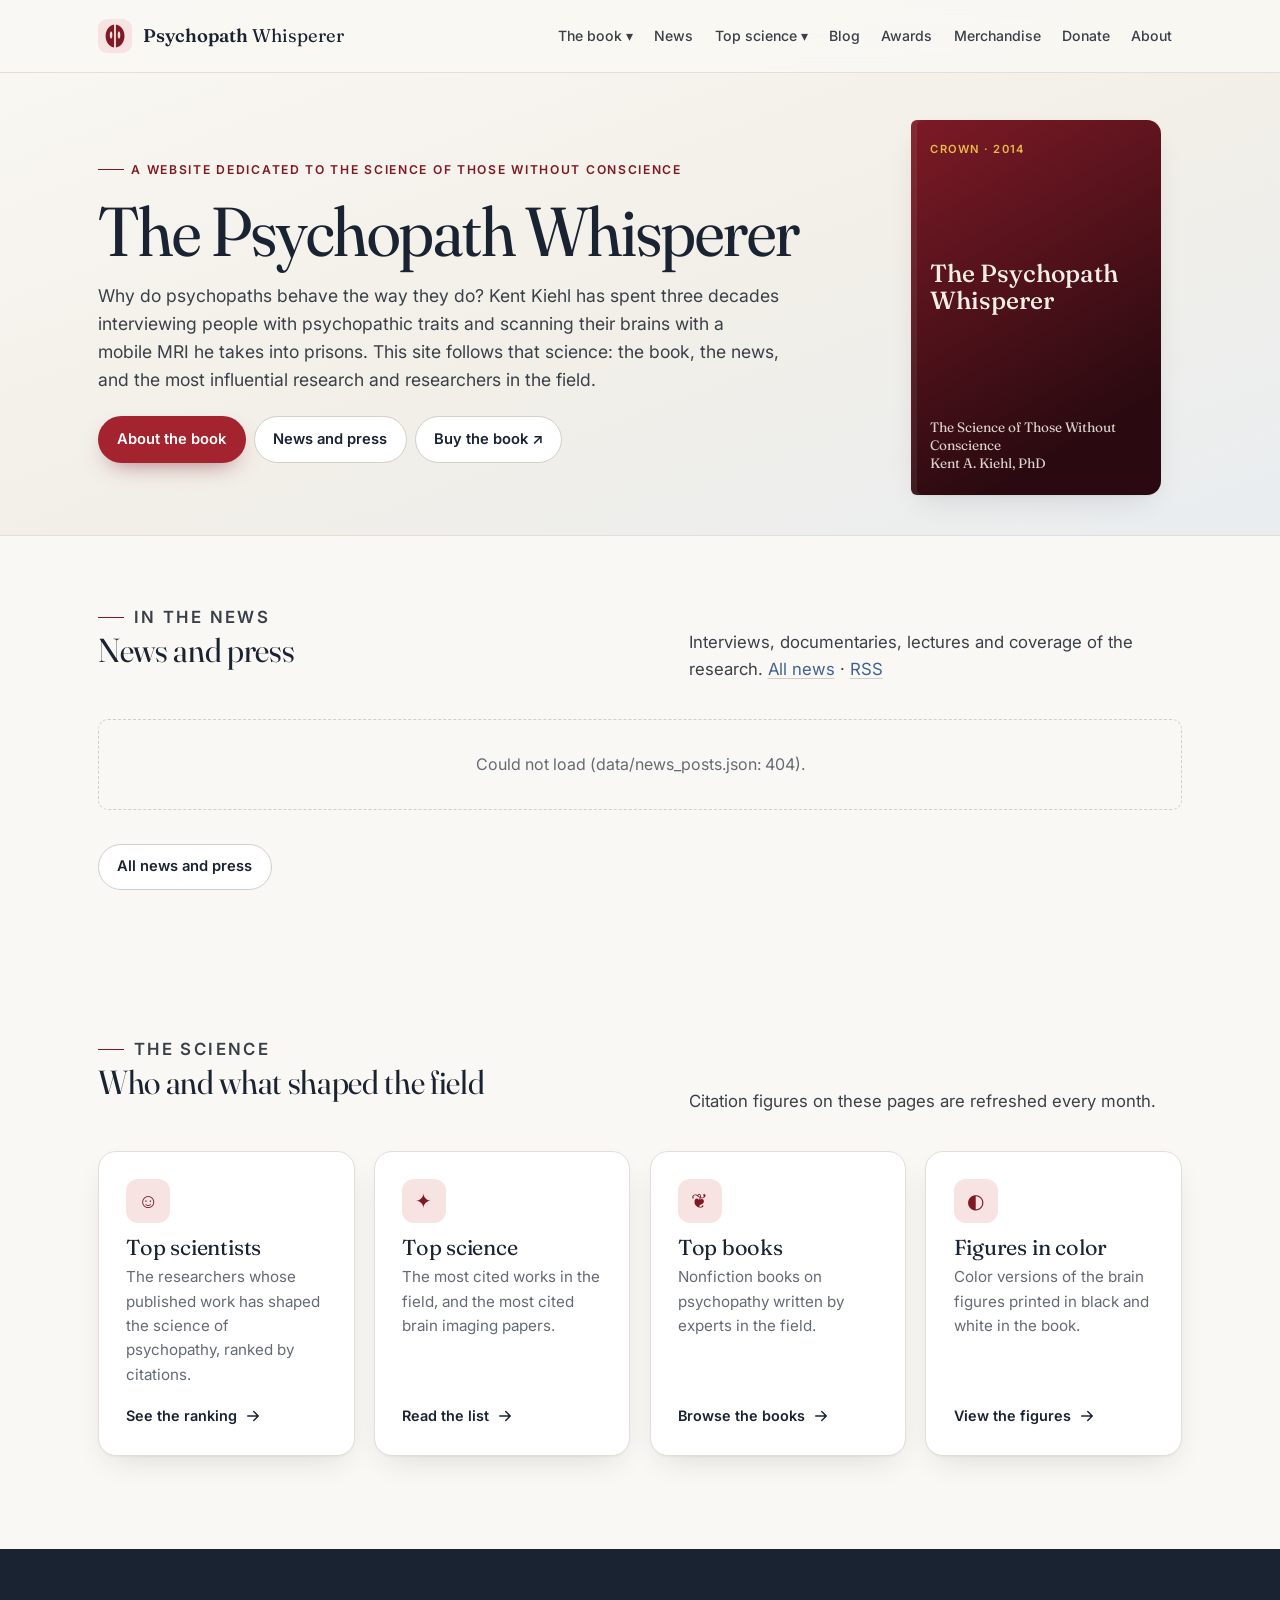
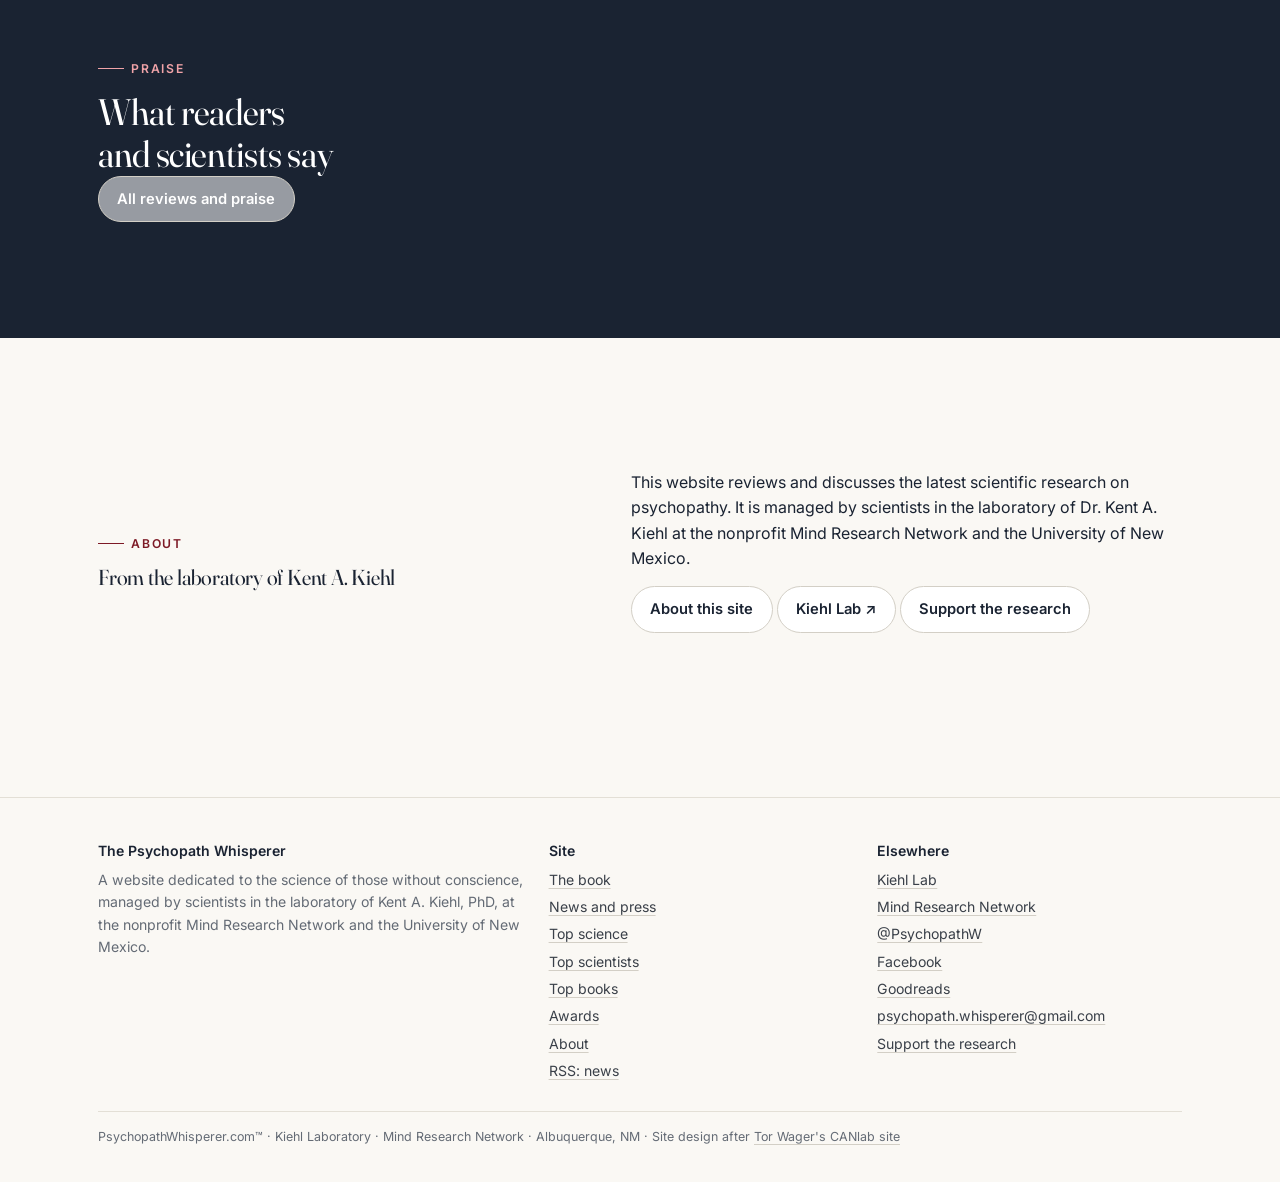
==== site/index.html @ 8927f66b "Rebuild psychopathwhisperer.com as a static site on the Kiehl Lab framework Content carried over fro" ====
<!doctype html>
<html lang="en">
<head>
<meta charset="utf-8">
<meta name="viewport" content="width=device-width, initial-scale=1">
<title>The Psychopath Whisperer · The science of those without conscience</title>
<meta name="description" content="A website dedicated to the science of those without conscience: Kent Kiehl's book The Psychopath Whisperer, news and press, the most cited science and scientists in the field of psychopathy.">
<link rel="preconnect" href="https://fonts.googleapis.com"><link rel="preconnect" href="https://fonts.gstatic.com" crossorigin>
<link href="https://fonts.googleapis.com/css2?family=Fraunces:ital,opsz,wght,SOFT@0,9..144,300..600,0..100;1,9..144,300..600,0..100&family=Inter:wght@400;500;600&family=JetBrains+Mono:wght@400;500&display=swap" rel="stylesheet">
<meta property="og:site_name" content="The Psychopath Whisperer">
<meta property="og:title" content="The Psychopath Whisperer · The science of those without conscience">
<meta property="og:description" content="A website dedicated to the science of those without conscience: Kent Kiehl's book The Psychopath Whisperer, news and press, the most cited science and scientists in the field of psychopathy.">
<meta property="og:type" content="website">
<meta property="og:url" content="https://psychopathwhisperer.com/">
<meta name="twitter:card" content="summary">
<link rel="canonical" href="https://psychopathwhisperer.com/">
<link rel="icon" href="assets/favicon.svg?v=1" type="image/svg+xml"><link rel="alternate icon" href="assets/favicon-32.png?v=1" sizes="32x32"><link rel="apple-touch-icon" href="assets/apple-touch-icon.png?v=1">
<link rel="stylesheet" href="assets/app.css?v=1">
<link rel="stylesheet" href="assets/site.css?v=1">
<link rel="alternate" type="application/rss+xml" title="The Psychopath Whisperer: news" href="feed.xml">
<style>
  .pw-hero { padding: 120px 0 40px; background: linear-gradient(160deg, var(--bg) 0%, var(--bg-2) 55%, var(--bg-3) 100%); border-bottom: 1px solid var(--line); }
  .pw-hero-grid { display: grid; grid-template-columns: minmax(0, 1.5fr) minmax(200px, .6fr); gap: clamp(1.5rem, 5vw, 4rem); align-items: center; }
  .banner { font-size: clamp(2.2rem, 5.4vw, 4.4rem); letter-spacing: -.015em; margin: 0 0 .6rem; }
  .pw-hero .lede { font-size: 1.1rem; color: var(--ink-2); max-width: 62ch; margin: 0 0 1.4rem; }
  .pw-cta { display: flex; flex-wrap: wrap; gap: .5rem; margin: 0; }
  .pw-cover-link { justify-self: center; width: min(100%, 250px); text-decoration: none; transition: transform .35s var(--ease); }
  .pw-cover-link:hover { transform: translateY(-6px) rotate(-1deg); }
  @media (max-width: 760px) { .pw-hero { padding-top: 96px; } .pw-hero-grid { grid-template-columns: 1fr; } .pw-cover-link { width: 180px; justify-self: start; } }
  .section { padding: clamp(56px, 8vw, 104px) 0; } .section-tight { padding: clamp(36px, 5vw, 64px) 0; }
  .section-head { display: grid; grid-template-columns: 1fr; gap: 1rem; margin-bottom: clamp(20px, 3vw, 36px); align-items: end; }
  @media (min-width: 900px) { .section-head { grid-template-columns: 1.1fr 1fr; gap: 3rem; } }
  .section-head p { margin: 0; color: var(--ink-2); font-size: 1.05rem; }
  .pw-feature { display: grid; gap: .9rem; grid-template-columns: repeat(auto-fit, minmax(260px, 1fr)); }
  .pw-feature .card { padding: 1.3rem 1.4rem; box-shadow: var(--shadow); border-top: 3px solid var(--accent); }
  .pw-feature .card h3 { font-size: 1.3rem; }
  .pw-tiles { grid-template-columns: repeat(auto-fit, minmax(230px, 1fr)); }
  .darkstrip { background: #1a2332; color: #eef0f3; } .darkstrip h2 { color: #fff; }
  .darkstrip .wrap { display: grid; gap: 2rem; grid-template-columns: 1fr; align-items: start; }
  @media (min-width: 860px) { .darkstrip .wrap { grid-template-columns: 1fr 1.6fr; gap: 3rem; } }
  .darkstrip .tools { display: grid; gap: .7rem; }
  .darkstrip blockquote { margin: 0; padding: 1rem 1.2rem; border-radius: 12px; background: rgba(255,255,255,.06); border: 1px solid rgba(255,255,255,.12); font-family: var(--serif); font-size: 1.08rem; line-height: 1.45; color: #eef0f3; }
  .darkstrip cite { display: block; margin-top: .6rem; font: 500 .82rem var(--sans); color: #b7bec9; font-style: normal; }
  .about-grid { display: grid; gap: 2rem; grid-template-columns: 1fr; align-items: center; }
  @media (min-width: 860px) { .about-grid { grid-template-columns: 1fr 1.1fr; } }
</style>
</head>
<body>
<div id="site-header"></div>
<main>
<section class="pw-hero"><div class="wrap pw-hero-grid">
  <div>
    <p class="eyebrow">A website dedicated to the science of those without conscience</p>
    <h1 class="banner">The Psychopath Whisperer</h1>
    <p class="lede">Why do psychopaths behave the way they do? Kent Kiehl has spent three decades interviewing people with psychopathic traits and scanning their brains with a mobile MRI he takes into prisons. This site follows that science: the book, the news, and the most influential research and researchers in the field.</p>
    <p class="pw-cta"><a class="btn primary" href="book.html">About the book</a> <a class="btn" href="news.html">News and press</a> <a class="btn" href="http://www.amazon.com/The-Psychopath-Whisperer-Science-Conscience/dp/077043584X" target="_blank" rel="noopener">Buy the book ↗</a></p>
  </div>
  <a class="pw-cover-link" href="book.html" aria-label="About the book"><div class="cover" id="cover" aria-hidden="true"><i>Crown · 2014</i><b>The Psychopath Whisperer</b><span>The Science of Those Without Conscience<br>Kent A. Kiehl, PhD</span></div></a>
</div></section>

<section class="section-tight"><div class="wrap">
  <div class="section-head"><div class="rv"><p class="eyebrow">In the news</p><h2>News and press</h2></div>
    <p class="rv rv-d1">Interviews, documentaries, lectures and coverage of the research. <a href="news.html">All news</a> · <a href="feed.xml">RSS</a></p></div>
  <div class="pw-feature rv" id="feature"><div class="spinner">Loading…</div></div>
  <div class="strip-news cards rv rv-d1" id="newsstrip" style="margin-top:.9rem"></div>
  <p style="margin-top:1.2rem"><a class="btn" href="news.html">All news and press</a></p>
</div></section>

<section class="section-tight"><div class="wrap">
  <div class="section-head"><div class="rv"><p class="eyebrow">The science</p><h2>Who and what shaped the field</h2></div>
    <p class="rv rv-d1">Citation figures on these pages are refreshed every month.</p></div>
  <div class="tiles pw-tiles">
    <a class="tile glow rv " href="scientists.html"><div><div class="ic">☺</div><h3>Top scientists</h3><p>The researchers whose published work has shaped the science of psychopathy, ranked by citations.</p></div><span class="go"><span>See the ranking </span><svg viewBox="0 0 24 24" fill="none" stroke="currentColor" stroke-width="2" stroke-linecap="round" stroke-linejoin="round"><path d="M5 12h14M13 6l6 6-6 6"/></svg></span></a>
    <a class="tile glow rv rv-d1" href="science.html"><div><div class="ic">✦</div><h3>Top science</h3><p>The most cited works in the field, and the most cited brain imaging papers.</p></div><span class="go"><span>Read the list </span><svg viewBox="0 0 24 24" fill="none" stroke="currentColor" stroke-width="2" stroke-linecap="round" stroke-linejoin="round"><path d="M5 12h14M13 6l6 6-6 6"/></svg></span></a>
    <a class="tile glow rv rv-d2" href="top-books.html"><div><div class="ic">❦</div><h3>Top books</h3><p>Nonfiction books on psychopathy written by experts in the field.</p></div><span class="go"><span>Browse the books </span><svg viewBox="0 0 24 24" fill="none" stroke="currentColor" stroke-width="2" stroke-linecap="round" stroke-linejoin="round"><path d="M5 12h14M13 6l6 6-6 6"/></svg></span></a>
    <a class="tile glow rv rv-d3" href="figures.html"><div><div class="ic">◐</div><h3>Figures in color</h3><p>Color versions of the brain figures printed in black and white in the book.</p></div><span class="go"><span>View the figures </span><svg viewBox="0 0 24 24" fill="none" stroke="currentColor" stroke-width="2" stroke-linecap="round" stroke-linejoin="round"><path d="M5 12h14M13 6l6 6-6 6"/></svg></span></a>
  </div>
</div></section>

<section class="section darkstrip"><div class="wrap">
  <div class="rv"><p class="eyebrow">Praise</p><h2>What readers and scientists say</h2><p><a class="btn btn-ghost" href="praise.html" style="color:#fff">All reviews and praise</a></p></div>
  <div class="tools rv rv-d1" id="quotes"></div>
</div></section>

<section class="section"><div class="wrap about-grid">
  <div class="rv"><p class="eyebrow">About</p><h2>From the laboratory of Kent A. Kiehl</h2></div>
  <div class="rv rv-d1"><p>This website reviews and discusses the latest scientific research on psychopathy. It is managed by scientists in the laboratory of Dr. Kent A. Kiehl at the nonprofit Mind Research Network and the University of New Mexico.</p>
    <p><a class="btn" href="about.html">About this site</a> <a class="btn" href="https://kentkiehl.com/" target="_blank" rel="noopener">Kiehl Lab ↗</a> <a class="btn" href="donate.html">Support the research</a></p></div>
</div></section>
</main>
<div id="site-footer"></div>
<script src="assets/config.js?v=1"></script>
<script src="assets/app.js?v=1"></script>
<script src="assets/layout.js?v=1"></script>
<script>
(async function () {
  const esc = CL.esc;
  PW.cover("cover");
  const posts = (await CL.getJSON("data/news_posts.json")).slice().sort(PW.byDate);
  const card = p => `<article class="card"><span class="date">${CL.fmtDate(p.date)} · ${esc(PW.kind(p.kind))}</span><h3><a href="${esc(p.url || "news.html#" + p.id)}"${p.url ? ' target="_blank" rel="noopener"' : ""}>${esc(p.title)}${p.url ? " ↗" : ""}</a></h3><p>${esc(p.source || "")}</p></article>`;
  document.getElementById("feature").innerHTML = posts.slice(0, 3).map(card).join("");
  document.getElementById("newsstrip").innerHTML = posts.slice(3, 15).map(card).join("");
  const praise = await CL.getJSON("data/praise.json");
  document.getElementById("quotes").innerHTML = praise.filter(q => q.kind === "expert").slice(0, 3).map(q => `<blockquote>“${esc(q.quote)}”<cite>${esc(q.by)}</cite></blockquote>`).join("");
})().catch(e => { document.getElementById("feature").innerHTML = `<div class="empty">Could not load (${CL.esc(e.message)}).</div>`; });
</script>
</body>
</html>
---- site/assets/app.css ----
/* ==========================================================================
   Kent Kiehl — site styles (design system shared with scienceofplacebo.org / CANlab)
   Warm paper, Fraunces display + Inter text. Cherry red (--accent) is the brand/interaction colour,
   amber is reserved for the hero's activation glow, steel blue is the secondary.
   ========================================================================== */
:root {
  --bg: #faf8f4; --bg-2: #f2efe8; --bg-3: #e9edf0;
  --ink: #1a2332; --ink-2: #3a4049; --muted: #646b75;
  --line: #e3dfd6; --line-2: #d3cfc6;
  --amber: #e9b949; --amber-deep: #c7931a; --amber-soft: #fbf0d0;
  --accent: #a3232f; --accent-deep: #7d1a26; --accent-soft: #f6e3e2;
  --steel: #6f8fb0; --steel-deep: #3f6390; --steel-soft: #e3ebf3;
  --white: #ffffff; --surface: #ffffff; --surface-2: #f2efe8;
  --ok: #1f7a4d; --ok-soft: #ddf3e7; --warn: #8a6100; --warn-soft: #fff1cc; --nocebo: #b7410e; --nocebo-soft: #fbe9e0;
  --shadow: 0 1px 2px rgba(26,35,50,.04), 0 12px 32px -12px rgba(26,35,50,.16);
  --radius: 18px; --radius-sm: 10px; --max: 1180px; --pad: clamp(20px, 4vw, 48px);
  --serif: "Fraunces", "Iowan Old Style", "Palatino Linotype", Georgia, serif;
  --sans: "Inter", -apple-system, BlinkMacSystemFont, "Segoe UI", Helvetica, Arial, sans-serif;
  --mono: "JetBrains Mono", "SFMono-Regular", Menlo, monospace;
  --ease: cubic-bezier(.2,.7,.2,1);
  color-scheme: light;
}
@media (prefers-color-scheme: dark) {
  :root:not([data-theme="light"]) {
    --bg: #12161d; --bg-2: #181d26; --bg-3: #1d232e; --ink: #e8e6df; --ink-2: #c3c1b8; --muted: #8e938f;
    --line: #2a303a; --line-2: #3a414d; --amber: #e9b949; --amber-deep: #f0c45b; --amber-soft: #3a2f10;
    --accent: #e0747d; --accent-deep: #f0a3a8; --accent-soft: #3a1719;
    --steel: #8fb0d2; --steel-deep: #a9c4e0; --steel-soft: #1e2c3d; --white: #1a2029; --surface: #1a2029; --surface-2: #232a35;
    --ok: #6fcf97; --ok-soft: #173124; --warn: #e8c15a; --warn-soft: #3a2f10; --nocebo: #f0a07a; --nocebo-soft: #3a2419;
    --shadow: 0 1px 2px rgba(0,0,0,.4), 0 12px 32px -12px rgba(0,0,0,.6);
    color-scheme: dark;
  }
}
:root[data-theme="dark"] {
  --bg: #12161d; --bg-2: #181d26; --bg-3: #1d232e; --ink: #e8e6df; --ink-2: #c3c1b8; --muted: #8e938f;
  --line: #2a303a; --line-2: #3a414d; --amber: #e9b949; --amber-deep: #f0c45b; --amber-soft: #3a2f10;
    --accent: #e0747d; --accent-deep: #f0a3a8; --accent-soft: #3a1719;
  --steel: #8fb0d2; --steel-deep: #a9c4e0; --steel-soft: #1e2c3d; --white: #1a2029; --surface: #1a2029; --surface-2: #232a35;
  --ok: #6fcf97; --ok-soft: #173124; --warn: #e8c15a; --warn-soft: #3a2f10; --nocebo: #f0a07a; --nocebo-soft: #3a2419;
  --shadow: 0 1px 2px rgba(0,0,0,.4), 0 12px 32px -12px rgba(0,0,0,.6);
  color-scheme: dark;
}

*, *::before, *::after { box-sizing: border-box; }
html { scroll-behavior: smooth; -webkit-text-size-adjust: 100%; }
body { margin: 0; background: var(--bg); color: var(--ink); font-family: var(--sans); font-size: 16px; line-height: 1.6; -webkit-font-smoothing: antialiased; }
img { max-width: 100%; height: auto; display: block; }
a { color: inherit; text-decoration: none; }
p a, li a, dd a, .prose a, .paper .links a, .meta a, .res a, .card a, .kv a { color: var(--steel-deep); text-decoration: underline; text-decoration-color: var(--line-2); text-underline-offset: 3px; }
p a:hover, li a:hover, .paper .links a:hover { text-decoration-color: var(--accent-deep); }
h1, h2, h3 { font-family: var(--serif); font-weight: 400; letter-spacing: -.01em; line-height: 1.15; margin: 0 0 .4em; text-wrap: balance; }
h1 { font-size: clamp(2rem, 4.2vw, 3rem); font-variation-settings: "opsz" 144, "SOFT" 40; }
h2 { font-size: clamp(1.5rem, 2.6vw, 2.1rem); font-variation-settings: "opsz" 96; }
h3 { font-size: 1.25rem; }
p { margin: 0 0 .9em; }
code, .mono { font-family: var(--mono); font-size: .85em; }
:focus-visible { outline: 2px solid var(--accent-deep); outline-offset: 2px; }
.tnum { font-variant-numeric: tabular-nums; }
.muted { color: var(--muted); }
.small { font-size: .88rem; }
.eyebrow { font-size: .76rem; font-weight: 600; letter-spacing: .14em; text-transform: uppercase; color: var(--accent-deep); margin: 0 0 .8rem; display: inline-flex; align-items: center; gap: .6em; }
.eyebrow::before { content: ""; width: 26px; height: 1px; background: var(--accent-deep); }
.wrap { max-width: var(--max); margin: 0 auto; padding-left: var(--pad); padding-right: var(--pad); }
main.wrap { padding-top: 104px; padding-bottom: 4rem; }
::selection { background: var(--accent-soft); }

/* Header (fixed, blurs on scroll) */
.site-header { position: fixed; inset: 0 0 auto 0; z-index: 50; height: 72px; display: flex; align-items: center; transition: background .35s, box-shadow .35s; }
.site-header.solid, .site-header.scrolled { background: color-mix(in srgb, var(--bg) 86%, transparent); backdrop-filter: blur(14px); -webkit-backdrop-filter: blur(14px); box-shadow: 0 1px 0 var(--line); }
.site-header .wrap { width: 100%; display: flex; align-items: center; justify-content: space-between; gap: 1rem; }
.brand { font-family: var(--serif); font-size: 1.15rem; display: flex; align-items: center; gap: .6em; white-space: nowrap; }
.brand b { font-weight: 600; }
.pill-logo { width: 30px; height: 15px; border-radius: 8px; display: inline-block; background: linear-gradient(90deg, var(--steel) 50%, var(--accent) 50%); box-shadow: inset 0 0 0 1.5px rgba(26,35,50,.25); }
.nav { display: flex; gap: .1rem; align-items: center; flex-wrap: nowrap; }
.nav a { padding: .5em .7em; border-radius: 999px; font-size: .88rem; font-weight: 500; color: var(--ink-2); transition: background .2s, color .2s; }
.nav a:hover { background: rgba(26,35,50,.06); color: var(--ink); }
.nav a.active { background: var(--accent-soft); color: var(--ink); font-weight: 600; }
.nav a.cta { background: var(--accent); color: #1a2332; font-weight: 600; margin-left: .4rem; }
.menu { position: relative; }
.menu-list { display: none; position: absolute; top: 100%; left: 0; min-width: 180px; background: var(--surface); border: 1px solid var(--line); border-radius: 12px; box-shadow: var(--shadow); padding: .35rem; flex-direction: column; z-index: 60; }
.menu-list a { display: block; padding: .5em .8em; border-radius: 8px; font-size: .9rem; color: var(--ink-2); }
.menu-list a:hover { background: var(--surface-2); color: var(--ink); }
.menu:hover .menu-list, .menu:focus-within .menu-list, .menu.open .menu-list { display: flex; }
@media (max-width: 900px) { .menu-list { position: static; display: flex; box-shadow: none; border: none; padding-left: 1rem; } }
.nav-toggle { display: none; background: none; border: 1px solid var(--line-2); border-radius: 999px; width: 42px; height: 42px; cursor: pointer; align-items: center; justify-content: center; }
.nav-toggle span { display: block; width: 18px; height: 2px; background: var(--ink); position: relative; }
.nav-toggle span::before, .nav-toggle span::after { content: ""; position: absolute; left: 0; width: 18px; height: 2px; background: var(--ink); }
.nav-toggle span::before { top: -6px; } .nav-toggle span::after { top: 6px; }
@media (max-width: 900px) {
  .nav-toggle { display: inline-flex; }
  .nav { position: fixed; top: 72px; left: 0; right: 0; background: color-mix(in srgb, var(--bg) 97%, transparent); backdrop-filter: blur(14px); flex-direction: column; align-items: stretch; padding: .6rem var(--pad) 1.2rem; border-bottom: 1px solid var(--line); transform: translateY(-8px); opacity: 0; pointer-events: none; transition: opacity .25s, transform .25s; }
  .nav.open { opacity: 1; transform: none; pointer-events: auto; }
}

/* Buttons */
.btn { display: inline-flex; align-items: center; gap: .55em; padding: .7em 1.25em; border-radius: 999px; font: inherit; font-weight: 600; font-size: .92rem; border: 1px solid transparent; cursor: pointer; white-space: nowrap; transition: transform .25s var(--ease), box-shadow .25s var(--ease), background .25s, border-color .25s; background: var(--surface); color: var(--ink); border-color: var(--line-2); }
.btn:hover { transform: translateY(-2px); border-color: var(--ink); }
.btn.primary, .btn-amber { background: var(--accent); color: #1a2332; border-color: transparent; box-shadow: 0 10px 24px -10px rgba(199,147,26,.7); }
.btn.primary:hover, .btn-amber:hover { background: #f0c45b; }
.btn-ghost { background: color-mix(in srgb, var(--surface) 55%, transparent); backdrop-filter: blur(8px); }
.btn.link { border: none; background: none; color: var(--steel-deep); padding: .3rem .4rem; text-decoration: underline; text-underline-offset: 3px; }
.btn.link:hover { transform: none; }
.btn svg { width: 1em; height: 1em; }
.btn[disabled] { opacity: .45; pointer-events: none; }

/* Page head + stats */
.page-head { margin-bottom: 1.4rem; max-width: 62rem; }
.page-head p { color: var(--ink-2); max-width: 66ch; margin: 0; font-size: 1.05rem; }
.stat-row { display: flex; gap: 2rem; flex-wrap: wrap; margin: .6rem 0 1.6rem; border-top: 1px solid var(--line); border-bottom: 1px solid var(--line); padding: 1rem 0; }
.stat { display: flex; flex-direction: column; }
.stat b { font-family: var(--serif); font-size: 1.6rem; font-weight: 400; line-height: 1.1; }
.stat span { font-size: .74rem; color: var(--muted); text-transform: uppercase; letter-spacing: .1em; }

/* Layout */
.layout { display: grid; grid-template-columns: 272px minmax(0, 1fr); gap: 1.8rem; align-items: start; }
@media (max-width: 880px) { .layout { grid-template-columns: 1fr; } .filters { position: static !important; max-height: none !important; } }
.filters { position: sticky; top: 88px; max-height: calc(100vh - 100px); overflow-y: auto; padding-right: .3rem; }
.filters details { border-top: 1px solid var(--line); padding: .55rem 0; }
.filters details:last-child { border-bottom: 1px solid var(--line); }
.filters summary { cursor: pointer; font-weight: 600; font-size: .78rem; text-transform: uppercase; letter-spacing: .1em; color: var(--ink-2); list-style: none; display: flex; align-items: center; gap: .5rem; }
.filters summary::-webkit-details-marker { display: none; }
.filters summary::before { content: ""; width: 10px; height: 10px; border-radius: 3px; background: var(--ax); flex: none; }
.filters summary .cnt { margin-left: auto; color: var(--muted); font-weight: 500; font-size: .74rem; }
.chipset { display: flex; flex-wrap: wrap; gap: .3rem; padding: .5rem 0 .2rem; }
.filter-top { display: flex; gap: .5rem; align-items: center; margin-bottom: .7rem; flex-wrap: wrap; }
.filter-top .count { font-size: .88rem; color: var(--ink-2); }

/* Chips */
.chip { display: inline-flex; align-items: center; gap: .3rem; font-size: .74rem; font-weight: 600; padding: .18rem .6rem; border-radius: 999px; background: var(--chip-bg, var(--surface-2)); color: var(--chip-fg, var(--ink-2)); border: 1px solid transparent; line-height: 1.35; white-space: nowrap; cursor: pointer; user-select: none; }
.chip:hover { border-color: var(--chip-fg, var(--muted)); }
.chip.on { box-shadow: 0 0 0 2px var(--chip-fg, var(--accent)); }
.chip .x { opacity: .6; font-weight: 800; }
.chip.static { cursor: default; }
.chip.static:hover { border-color: transparent; }

/* My list stars */
.star { font: inherit; font-size: 1.05rem; line-height: 1; background: none; border: none; color: var(--muted); cursor: pointer; padding: 0 .35rem 0 0; vertical-align: -1px; }
.star:hover, .star.on { color: var(--accent-deep); }
.navcount { display: inline-block; min-width: 1.3em; padding: 0 .35em; border-radius: 999px; background: var(--accent); color: #1a2332; font-size: .72rem; font-weight: 700; text-align: center; vertical-align: 1px; }

.exportmenu { position: relative; display: inline-block; }
.exportmenu summary { list-style: none; }
.exportmenu summary::-webkit-details-marker { display: none; }
.exportmenu .menu-list a { white-space: normal; }

/* Paper cards */
.papers { display: flex; flex-direction: column; gap: .75rem; }
.paper { background: var(--surface); border: 1px solid var(--line); border-radius: var(--radius-sm); padding: 1rem 1.15rem; display: grid; gap: .45rem; transition: box-shadow .2s var(--ease), border-color .2s; }
.paper:hover { border-color: var(--line-2); box-shadow: var(--shadow); }
.paper .title { font-family: var(--serif); font-size: 1.12rem; line-height: 1.3; color: var(--ink); }
.paper .title a { color: inherit; }
.paper .meta { font-size: .86rem; color: var(--ink-2); display: flex; flex-wrap: wrap; gap: .25rem .7rem; align-items: baseline; }
.paper .meta .date { font-family: var(--mono); font-size: .76rem; color: var(--muted); }
.paper .summary { color: var(--ink-2); font-size: .95rem; max-width: 80ch; }
.paper .chips { display: flex; flex-wrap: wrap; gap: .3rem; }
.paper .links { display: flex; flex-wrap: wrap; gap: .9rem; font-size: .84rem; }
.badge { font-size: .68rem; font-weight: 700; letter-spacing: .06em; text-transform: uppercase; padding: .1rem .45rem; border-radius: 5px; background: var(--surface-2); color: var(--ink-2); }
.badge.new { background: var(--ok-soft); color: var(--ok); }
.badge.adjacent { background: var(--warn-soft); color: var(--warn); }
.badge.oa { background: var(--steel-soft); color: var(--steel-deep); }
.week-head { font-size: .74rem; font-weight: 600; text-transform: uppercase; letter-spacing: .12em; color: var(--muted); margin: .9rem 0 .1rem; display: flex; align-items: center; gap: .7rem; }
.week-head::after { content: ""; flex: 1; height: 1px; background: var(--line); }

/* Search */
.searchbar { display: flex; gap: .5rem; margin-bottom: .9rem; }
.searchbar input { flex: 1; font: inherit; font-size: 1rem; padding: .7em 1em; border-radius: 999px; border: 1px solid var(--line-2); background: var(--surface); color: var(--ink); }
.searchbar input:focus { border-color: var(--accent-deep); outline: none; }
.sortbar { display: flex; gap: .7rem; align-items: center; font-size: .86rem; color: var(--ink-2); flex-wrap: wrap; }
select, input[type="search"] { font: inherit; }
select { font-size: .86rem; padding: .3rem .5rem; border-radius: 8px; border: 1px solid var(--line-2); background: var(--surface); color: var(--ink); }
.pager { display: flex; gap: .6rem; justify-content: center; margin-top: 1.4rem; align-items: center; }
mark { background: var(--accent-soft); color: inherit; padding: 0 .1em; border-radius: 3px; }

/* Paper detail */
.detail { background: var(--surface); border: 1px solid var(--line); border-radius: var(--radius); padding: 1.6rem 1.8rem; display: grid; gap: 1.1rem; max-width: 920px; box-shadow: var(--shadow); }
.detail h1 { font-size: clamp(1.5rem, 2.6vw, 2rem); }
.detail .abstract { max-width: 75ch; color: var(--ink); }
.detail .kv { display: grid; grid-template-columns: max-content 1fr; gap: .35rem 1rem; font-size: .9rem; }
.detail .kv dt { color: var(--muted); font-weight: 600; }
.detail .kv dd { margin: 0; }
.axis-row { display: grid; grid-template-columns: 150px 1fr; gap: .4rem .8rem; align-items: baseline; font-size: .86rem; }
.axis-row .axis { color: var(--muted); font-weight: 600; text-transform: uppercase; letter-spacing: .08em; font-size: .7rem; }
.callout { border-left: 3px solid var(--accent); background: var(--accent-soft); padding: .8rem 1rem; border-radius: 0 10px 10px 0; font-size: .95rem; }
.callout.nocebo { border-color: var(--nocebo); background: var(--nocebo-soft); }

/* Events + resources */
.cards { display: grid; grid-template-columns: repeat(auto-fill, minmax(300px, 1fr)); gap: .9rem; }
.card { background: var(--surface); border: 1px solid var(--line); border-radius: var(--radius-sm); padding: 1rem 1.1rem; display: grid; gap: .35rem; align-content: start; }
.card h3 { font-size: 1.1rem; margin: 0; }
.card h3 a { color: var(--ink); text-decoration: none; }
.card .where { font-size: .85rem; color: var(--ink-2); }
.card .date { font-family: var(--mono); font-size: .78rem; color: var(--accent-deep); font-weight: 600; }
.card p { font-size: .9rem; color: var(--ink-2); margin: 0; }
.section { margin: 1.8rem 0 .7rem; display: flex; align-items: baseline; gap: .8rem; }
.section h2 { font-size: 1.35rem; margin: 0; }
.section .muted { font-size: .86rem; }
.res-list { display: grid; gap: .5rem; }
.res { display: grid; grid-template-columns: 1fr auto; gap: .2rem 1rem; padding: .75rem .95rem; background: var(--surface); border: 1px solid var(--line); border-radius: var(--radius-sm); }
.res .name { font-weight: 600; }
.res .name a { text-decoration: none; color: var(--ink); }
.res .name a:hover { color: var(--steel-deep); }
.res .sub { grid-column: 1 / -1; color: var(--ink-2); font-size: .88rem; }
.res .country { color: var(--muted); font-size: .8rem; white-space: nowrap; }
.prose { max-width: 72ch; font-size: 1.02rem; }
.prose h2 { margin: 1.8rem 0 .5rem; font-size: 1.5rem; }
.prose ul { padding-left: 1.2rem; }
.prose li { margin: .3rem 0; }
.jips { background: var(--surface); border: 1px solid var(--line); border-radius: var(--radius-sm); padding: 1rem 1.2rem; display: flex; gap: 1rem; align-items: center; flex-wrap: wrap; margin: 1rem 0; box-shadow: var(--shadow); }
.jips b { font-family: var(--serif); font-weight: 600; }
.empty { padding: 2rem; text-align: center; color: var(--muted); border: 1px dashed var(--line-2); border-radius: var(--radius-sm); }
.spinner { color: var(--muted); font-size: .9rem; padding: 1rem 0; }

/* Footer */
.site-footer { border-top: 1px solid var(--line); padding: 2.6rem 0 2.2rem; color: var(--muted); font-size: .88rem; margin-top: 3rem; }
.site-footer .wrap { display: grid; gap: 1.5rem; grid-template-columns: 1fr; }
@media (min-width: 760px) { .site-footer .wrap { grid-template-columns: 1.4fr 1fr 1fr; } }
.site-footer strong { color: var(--ink); font-weight: 600; display: block; margin-bottom: .4rem; }
.site-footer a { color: var(--ink-2); text-decoration: underline; text-decoration-color: var(--line-2); text-underline-offset: 3px; }
.site-footer ul { list-style: none; padding: 0; margin: 0; }
.site-footer li { margin: .3rem 0; }
.site-footer .credit-row { grid-column: 1 / -1; border-top: 1px solid var(--line); padding-top: .9rem; font-size: .78rem; color: var(--muted); }
.site-footer .credit-row a { color: var(--muted); text-decoration-color: var(--line-2); }

/* Tiles (landing + section links) */
.tiles { display: grid; gap: 1.2rem; grid-template-columns: 1fr; }
@media (min-width: 700px) { .tiles { grid-template-columns: repeat(2, 1fr); } }
@media (min-width: 1020px) { .tiles { grid-template-columns: repeat(3, 1fr); } }
.tile { position: relative; display: flex; flex-direction: column; justify-content: space-between; min-height: 230px; padding: 1.7rem; border-radius: var(--radius); background: var(--surface); border: 1px solid var(--line); box-shadow: var(--shadow); overflow: hidden; transition: transform .35s var(--ease), box-shadow .35s var(--ease), border-color .35s; }
.tile:hover { transform: translateY(-6px); box-shadow: 0 2px 4px rgba(26,35,50,.04), 0 28px 48px -20px rgba(26,35,50,.25); border-color: var(--line-2); }
.tile .ic { width: 44px; height: 44px; border-radius: 12px; display: grid; place-items: center; background: var(--accent-soft); color: var(--accent-deep); font-size: 1.25rem; margin-bottom: .2rem; transition: background .35s, color .35s; }
.tile:hover .ic { background: var(--accent); color: #fff; }
.tile h3 { margin: .8rem 0 .3rem; font-size: 1.35rem; }
.tile p { margin: 0 0 1.1rem; color: var(--muted); font-size: .95rem; }
.tile .go { display: inline-flex; align-items: center; gap: .5em; font-weight: 600; font-size: .9rem; }
.tile .go svg { width: 18px; height: 18px; transition: transform .3s var(--ease); }
.tile:hover .go svg { transform: translateX(4px); }
@property --glow-angle { syntax: '<angle>'; inherits: false; initial-value: 0deg; }
.glow { position: relative; isolation: isolate; }
.glow::before { content: ""; position: absolute; inset: -1px; border-radius: inherit; padding: 2px; z-index: 1; pointer-events: none; background: conic-gradient(from var(--glow-angle), transparent 0deg, transparent 250deg, rgba(233,185,73,.25) 290deg, #e9b949 330deg, #fff3c4 345deg, transparent 360deg); -webkit-mask: linear-gradient(#000 0 0) content-box, linear-gradient(#000 0 0); -webkit-mask-composite: xor; mask-composite: exclude; opacity: 0; transition: opacity .35s; }
.glow::after { content: ""; position: absolute; inset: -2px; border-radius: inherit; z-index: 0; pointer-events: none; box-shadow: 0 0 0 1px rgba(233,185,73,.35), 0 0 32px -6px rgba(233,185,73,.55); opacity: 0; transition: opacity .35s; }
.glow:hover::before, .glow:focus-within::before { opacity: 1; animation: glow-run 1.7s linear infinite; }
.glow:hover::after, .glow:focus-within::after { opacity: 1; }
@keyframes glow-run { to { --glow-angle: 360deg; } }
@supports not (background: conic-gradient(from var(--glow-angle), red, blue)) { .glow:hover::before { animation: none; background: linear-gradient(120deg, transparent, #e9b949, transparent); } }
.glow > * { position: relative; z-index: 2; }

/* Scroll reveal */
.rv { opacity: 0; transform: translateY(18px); transition: opacity .6s var(--ease), transform .6s var(--ease); }
.rv.in { opacity: 1; transform: none; }
.rv-d1 { transition-delay: .1s; } .rv-d2 { transition-delay: .2s; } .rv-d3 { transition-delay: .3s; }
@media (prefers-reduced-motion: reduce) { .rv { opacity: 1; transform: none; transition: none; } .tile { transition: none; } .glow:hover::before { animation: none; } .paper { transition: none; } }
.sr-only { position: absolute; width: 1px; height: 1px; overflow: hidden; clip: rect(0 0 0 0); }

/* ==========================================================================
   CANlab additions
   ========================================================================== */
.brand-mark { width: 34px; height: 34px; display: inline-grid; place-items: center; border-radius: 9px; background: var(--accent-soft); flex: none; }
.brand-mark img { width: 26px; height: 26px; object-fit: contain; display: block; }
.paper .meta .authors { font-weight: 500; color: var(--ink); }
.paper .meta .journal i { font-style: italic; }
.paper .meta .cites { color: var(--muted); font-size: .8rem; }
.paper .links a.plink { display: inline-flex; align-items: center; gap: .3em; padding: .2em .65em; border-radius: 999px; border: 1px solid var(--line-2); color: var(--ink-2); text-decoration: none; font-size: .8rem; font-weight: 500; background: var(--surface); transition: border-color .2s, background .2s; }
.paper .links a.plink:hover, .detail .plinks a.plink:hover { border-color: var(--ink); text-decoration: none; }
.paper .links a.plink.pdf, .detail .plinks a.plink.pdf { background: var(--accent-soft); border-color: transparent; color: var(--ink); font-weight: 600; }
.paper .links a.plink.maps, .detail .plinks a.plink.maps { background: var(--steel-soft); border-color: transparent; color: var(--steel-deep); }
.paper .links a.plink.detail { border-style: dashed; }
.paper .links { gap: .4rem; }
.year-head { font-family: var(--serif); font-size: 1.5rem; margin: 1.6rem 0 .5rem; display: flex; align-items: baseline; gap: .7rem; scroll-margin-top: 90px; }
.year-head::after { content: ""; flex: 1; height: 1px; background: var(--line); }
.year-head .n { font-family: var(--sans); font-size: .78rem; color: var(--muted); letter-spacing: .08em; text-transform: uppercase; }
.year-nav { display: flex; flex-wrap: wrap; gap: .25rem; margin: .4rem 0 1rem; }
.year-nav a { font-size: .78rem; padding: .2em .55em; border-radius: 999px; border: 1px solid var(--line); color: var(--ink-2); font-variant-numeric: tabular-nums; }
.year-nav a:hover { border-color: var(--accent-deep); color: var(--ink); }
.detail .plinks { display: flex; flex-wrap: wrap; gap: .45rem; align-items: center; }
.detail .plinks a.plink { display: inline-flex; align-items: center; gap: .3em; padding: .45em .95em; border-radius: 999px; border: 1px solid var(--line-2); color: var(--ink-2); text-decoration: none; font-size: .88rem; font-weight: 600; background: var(--surface); }
.detail .chips { display: flex; flex-wrap: wrap; gap: .3rem; }
.detail .chip[data-axis] { cursor: pointer; }
.detail .related li { margin: .3rem 0; }

/* People */
.people-grid { display: grid; gap: 1rem; grid-template-columns: repeat(auto-fill, minmax(210px, 1fr)); }
.person { background: var(--surface); border: 1px solid var(--line); border-radius: var(--radius-sm); overflow: hidden; display: grid; grid-template-rows: auto 1fr; transition: transform .3s var(--ease), box-shadow .3s var(--ease); cursor: pointer; }
.person:hover { transform: translateY(-3px); box-shadow: var(--shadow); }
.person .ph { aspect-ratio: 1 / 1; background: var(--surface-2); overflow: hidden; }
.person .ph img { width: 100%; height: 100%; object-fit: cover; object-position: center 20%; }
.person .who { padding: .8rem .95rem 1rem; }
.person .who b { display: block; font-family: var(--serif); font-size: 1.1rem; font-weight: 500; line-height: 1.2; }
.person .who span { font-size: .82rem; color: var(--muted); }
.person.open { grid-column: 1 / -1; grid-template-columns: 220px 1fr; grid-template-rows: auto; cursor: default; }
@media (max-width: 640px) { .person.open { grid-template-columns: 1fr; } }
.person.open .ph { aspect-ratio: auto; height: 100%; min-height: 220px; }
.person.open .who { display: none; }
.person .bio { display: none; padding: 1rem 1.2rem 1.2rem; font-size: .95rem; color: var(--ink-2); }
.person.open .bio { display: block; }
.person .bio h3 { margin: 0 0 .1rem; font-size: 1.4rem; }
.person .bio p { margin: 0 0 .7em; }
.person .bio .role { color: var(--muted); font-size: .85rem; margin-bottom: .6rem; }
.person .bio .close { float: right; font-size: .8rem; color: var(--steel-deep); text-decoration: underline; cursor: pointer; }
.person .bio .plinks { display: flex; flex-wrap: wrap; gap: .5rem .9rem; font-size: .85rem; }
.people-section { margin: 2rem 0 .8rem; display: flex; align-items: baseline; gap: .8rem; scroll-margin-top: 90px; }
.people-section h2 { font-size: 1.4rem; margin: 0; }
.people-section .muted { font-size: .85rem; }
.pi { display: grid; grid-template-columns: 240px 1fr; gap: 1.6rem; align-items: start; background: var(--surface); border: 1px solid var(--line); border-radius: var(--radius); padding: 1.4rem; box-shadow: var(--shadow); margin-bottom: 1rem; }
@media (max-width: 720px) { .pi { grid-template-columns: 1fr; } }
.pi img { border-radius: 14px; width: 100%; }
.pi h2 { margin: 0 0 .2rem; }
.pi .role { color: var(--muted); font-size: .9rem; margin-bottom: .8rem; }
.pi p { font-size: .98rem; color: var(--ink-2); }
.pi .links { display: flex; flex-wrap: wrap; gap: .4rem; margin-top: .6rem; }

/* Research */
.theme { display: grid; grid-template-columns: 1.1fr 1fr; gap: 2.2rem; align-items: center; padding: clamp(28px, 4vw, 52px) 0; border-top: 1px solid var(--line); scroll-margin-top: 80px; }
.theme.flip { direction: rtl; }
.theme.flip > * { direction: ltr; }
@media (max-width: 860px) { .theme { grid-template-columns: 1fr; gap: 1.2rem; } .theme.flip { direction: ltr; } }
.theme h2 { font-size: clamp(1.5rem, 2.4vw, 2rem); }
.theme .q { font-family: var(--serif); font-size: 1.15rem; color: var(--ink); font-style: italic; margin-bottom: .8rem; line-height: 1.4; }
.theme p { color: var(--ink-2); }
.theme figure { margin: 0; border-radius: var(--radius); overflow: hidden; border: 1px solid var(--line); background: var(--surface); box-shadow: var(--shadow); }
.theme figure img { width: 100%; }
.theme .papers-link { font-size: .88rem; font-weight: 600; }
.theme-nav { display: flex; flex-wrap: wrap; gap: .4rem; margin: .6rem 0 1.2rem; }
.theme-nav a { font-size: .84rem; padding: .35em .8em; border-radius: 999px; border: 1px solid var(--line-2); background: var(--surface); color: var(--ink-2); font-weight: 500; }
.theme-nav a:hover { border-color: var(--accent-deep); color: var(--ink); }

/* News */
.news-list { display: grid; gap: .9rem; grid-template-columns: 1fr; max-width: 900px; }
.post { display: grid; grid-template-columns: 1fr; gap: .4rem; background: var(--surface); border: 1px solid var(--line); border-radius: var(--radius-sm); padding: 1rem 1.2rem; }
.post.has-img { grid-template-columns: 150px 1fr; column-gap: 1.2rem; }
@media (max-width: 560px) { .post.has-img { grid-template-columns: 1fr; } }
.post .thumb { grid-row: 1 / span 4; border-radius: 10px; overflow: hidden; background: var(--surface-2); aspect-ratio: 4 / 3; }
.post .thumb img { width: 100%; height: 100%; object-fit: cover; }
.post .date { font-family: var(--mono); font-size: .76rem; color: var(--accent-deep); font-weight: 600; }
.post h3 { margin: 0; font-size: 1.25rem; }
.post .body { font-size: .95rem; color: var(--ink-2); }
.post .body img { max-width: 360px; border-radius: 8px; margin: .4rem 0; }
.post .body p:last-child { margin-bottom: 0; }
.post .src { font-size: .8rem; color: var(--muted); }
.feed-item { display: grid; grid-template-columns: 1fr; gap: .15rem; padding: .7rem .9rem; border: 1px solid var(--line); border-radius: var(--radius-sm); background: var(--surface); }
.feed-item .t { font-weight: 600; }
.feed-item .m { font-size: .8rem; color: var(--muted); }
.tabs { display: flex; gap: .3rem; flex-wrap: wrap; margin-bottom: 1rem; }
.tabs button { font: inherit; font-size: .88rem; font-weight: 600; padding: .5em 1em; border-radius: 999px; border: 1px solid var(--line-2); background: var(--surface); color: var(--ink-2); cursor: pointer; }
.tabs button.on { background: var(--accent); border-color: transparent; color: #1a2332; }

/* Resources */
.res-grid { display: grid; gap: .9rem; grid-template-columns: repeat(auto-fill, minmax(280px, 1fr)); }
.res-card { background: var(--surface); border: 1px solid var(--line); border-radius: var(--radius-sm); padding: 1rem 1.1rem; display: grid; gap: .35rem; align-content: start; }
.res-card h3 { font-size: 1.1rem; margin: 0; }
.res-card h3 a { color: var(--ink); text-decoration: none; }
.res-card h3 a:hover { color: var(--steel-deep); }
.res-card p { font-size: .9rem; color: var(--ink-2); margin: 0; }
.res-card .extra { display: flex; flex-wrap: wrap; gap: .5rem .9rem; font-size: .82rem; }
.res-card .prov { font-size: .74rem; text-transform: uppercase; letter-spacing: .1em; color: var(--muted); }

/* Join */
.openings { display: grid; gap: 1rem; grid-template-columns: repeat(auto-fit, minmax(280px, 1fr)); max-width: 980px; }
.opening { background: var(--surface); border: 1px solid var(--line); border-radius: var(--radius); overflow: hidden; box-shadow: var(--shadow); display: grid; grid-template-rows: auto 1fr; }
.opening img { width: 100%; max-height: 260px; object-fit: cover; object-position: top; border-bottom: 1px solid var(--line); }
.opening .body { padding: 1rem 1.2rem 1.2rem; display: grid; gap: .4rem; align-content: start; }
.opening h3 { margin: 0; font-size: 1.15rem; }
.opening p { margin: 0; font-size: .92rem; color: var(--ink-2); }

/* Landing */
.hero-canvas-wrap { position: relative; width: min(100%, 620px); aspect-ratio: 1 / .82; margin: 0 auto; }
.hero-canvas-wrap canvas { position: absolute; inset: 0; width: 100%; height: 100%; display: block; }
.strip-news { display: grid; gap: .8rem; grid-template-columns: repeat(auto-fit, minmax(240px, 1fr)); }
.strip-news .card h3 { font-size: 1.05rem; }

/* Candidates queue */
.cand { border-left: 3px solid var(--steel); }

/* Commentaries and editorials about a paper, shown as a linked bubble under it */
.paper .comms, .detail .comms { display: grid; gap: .35rem; margin-top: .2rem; }
.comm { display: flex; gap: .6rem; align-items: flex-start; padding: .5rem .8rem; border-radius: 12px; background: var(--steel-soft); color: var(--ink-2); font-size: .84rem; line-height: 1.35; text-decoration: none; border: 1px solid transparent; }
.comm:hover { border-color: var(--steel); text-decoration: none; }
.comm .ic { color: var(--steel-deep); flex: none; }
.comm b { color: var(--steel-deep); font-weight: 600; }

/* Sticky section navigation on long pages (people, research, join) */
.with-sidenav { display: grid; grid-template-columns: 200px minmax(0, 1fr); gap: 2rem; align-items: start; }
@media (max-width: 860px) { .with-sidenav { grid-template-columns: 1fr; } .sidenav { position: static !important; display: flex; flex-wrap: wrap; gap: .3rem; border: none !important; padding: 0 !important; margin-bottom: 1rem; } .sidenav a { border: 1px solid var(--line-2); border-radius: 999px; padding: .3em .8em !important; border-left: 1px solid var(--line-2) !important; } .sidenav .lbl { display: none; } }
.sidenav { position: sticky; top: 92px; border-left: 2px solid var(--line); padding: .2rem 0 .2rem 0; font-size: .86rem; }
.sidenav .lbl { font-size: .7rem; letter-spacing: .12em; text-transform: uppercase; color: var(--muted); padding: 0 0 .5rem .9rem; }
.sidenav a { display: block; padding: .32em .9rem; color: var(--ink-2); border-left: 2px solid transparent; margin-left: -2px; text-decoration: none; line-height: 1.3; }
.sidenav a:hover { color: var(--ink); border-left-color: var(--line-2); }
.sidenav a.on { color: var(--ink); font-weight: 600; border-left-color: var(--accent-deep); }
---- site/assets/site.css ----
/* Psychopath Whisperer additions to the shared framework stylesheet (app.css is kept identical to the Kiehl Lab site). */
.cover { aspect-ratio: 2 / 3; border-radius: 6px 14px 14px 6px; background: linear-gradient(150deg, #7d1a26, #2a0a10 80%); color: #f4efe6; padding: 1.4rem 1.2rem; display: flex; flex-direction: column; justify-content: space-between; box-shadow: var(--shadow), inset 6px 0 0 rgba(255,255,255,.07); font-family: var(--serif); }
.cover b { font-weight: 500; font-size: 1.55rem; line-height: 1.1; } .cover i { font: 600 .7rem var(--sans); letter-spacing: .1em; text-transform: uppercase; color: #e9b949; } .cover span { font-size: .85rem; opacity: .88; line-height: 1.35; }
img.coverimg { width: 100%; border-radius: 6px 14px 14px 6px; box-shadow: var(--shadow); display: block; }
blockquote.pull { margin: 1.6rem 0; padding: 0 0 0 1.2rem; border-left: 3px solid var(--accent); font-family: var(--serif); font-size: 1.25rem; line-height: 1.4; }
blockquote.pull cite { display: block; margin-top: .5rem; font: 500 .85rem var(--sans); color: var(--muted); font-style: normal; }
.wsec { font-size: 1.5rem; margin: 2.2rem 0 .4rem; }
.work { display: grid; grid-template-columns: 2.4rem minmax(0, 1fr) 190px; gap: 1.2rem; padding: 1.3rem 0; border-top: 1px solid var(--line); align-items: start; }
.work .n { font-family: var(--serif); font-size: 1.5rem; color: var(--accent-deep); }
.work .c { margin: 0 0 .4rem; font-size: 1rem; } .work .d { margin: 0; color: var(--ink-2); font-size: .93rem; max-width: 70ch; }
.work .m { background: var(--surface); border: 1px solid var(--line); border-radius: var(--radius-sm); padding: .8rem .9rem; }
.work .m b { font-family: var(--serif); font-weight: 400; font-size: 1.7rem; line-height: 1; display: block; font-variant-numeric: tabular-nums; }
.work .m span { display: block; font-size: .72rem; letter-spacing: .08em; text-transform: uppercase; color: var(--muted); margin-top: .25rem; }
.work .m small { display: block; font-size: .78rem; color: var(--ink-2); margin-top: .45rem; line-height: 1.35; }
.work .m .up { color: var(--ok, #2f7d4f); font-weight: 600; }
.work.has-img { grid-template-columns: 2.4rem 90px minmax(0, 1fr) 190px; } .work img.bk { width: 90px; border-radius: 4px; box-shadow: var(--shadow); }
@media (max-width: 760px) { .work, .work.has-img { grid-template-columns: 2rem minmax(0, 1fr); } .work .m { grid-column: 2; } .work img.bk { display: none; } }
.filter-top .count { color: var(--muted); font-size: .88rem; }
#merch img { max-width: 100%; border-radius: var(--radius); border: 1px solid var(--line); margin-top: 1.2rem; }
a.btn, p a.btn, li a.btn { text-decoration: none; }
.btn.primary, p a.btn.primary { color: #fff; box-shadow: 0 10px 24px -12px rgba(125,26,38,.7); }
.darkstrip .eyebrow { color: #f0a3a8; } .darkstrip .eyebrow::before { background: #f0a3a8; }
.darkstrip h2 { font-size: clamp(1.6rem, 3vw, 2.3rem); }
.tabs button.on { color: #fff; }
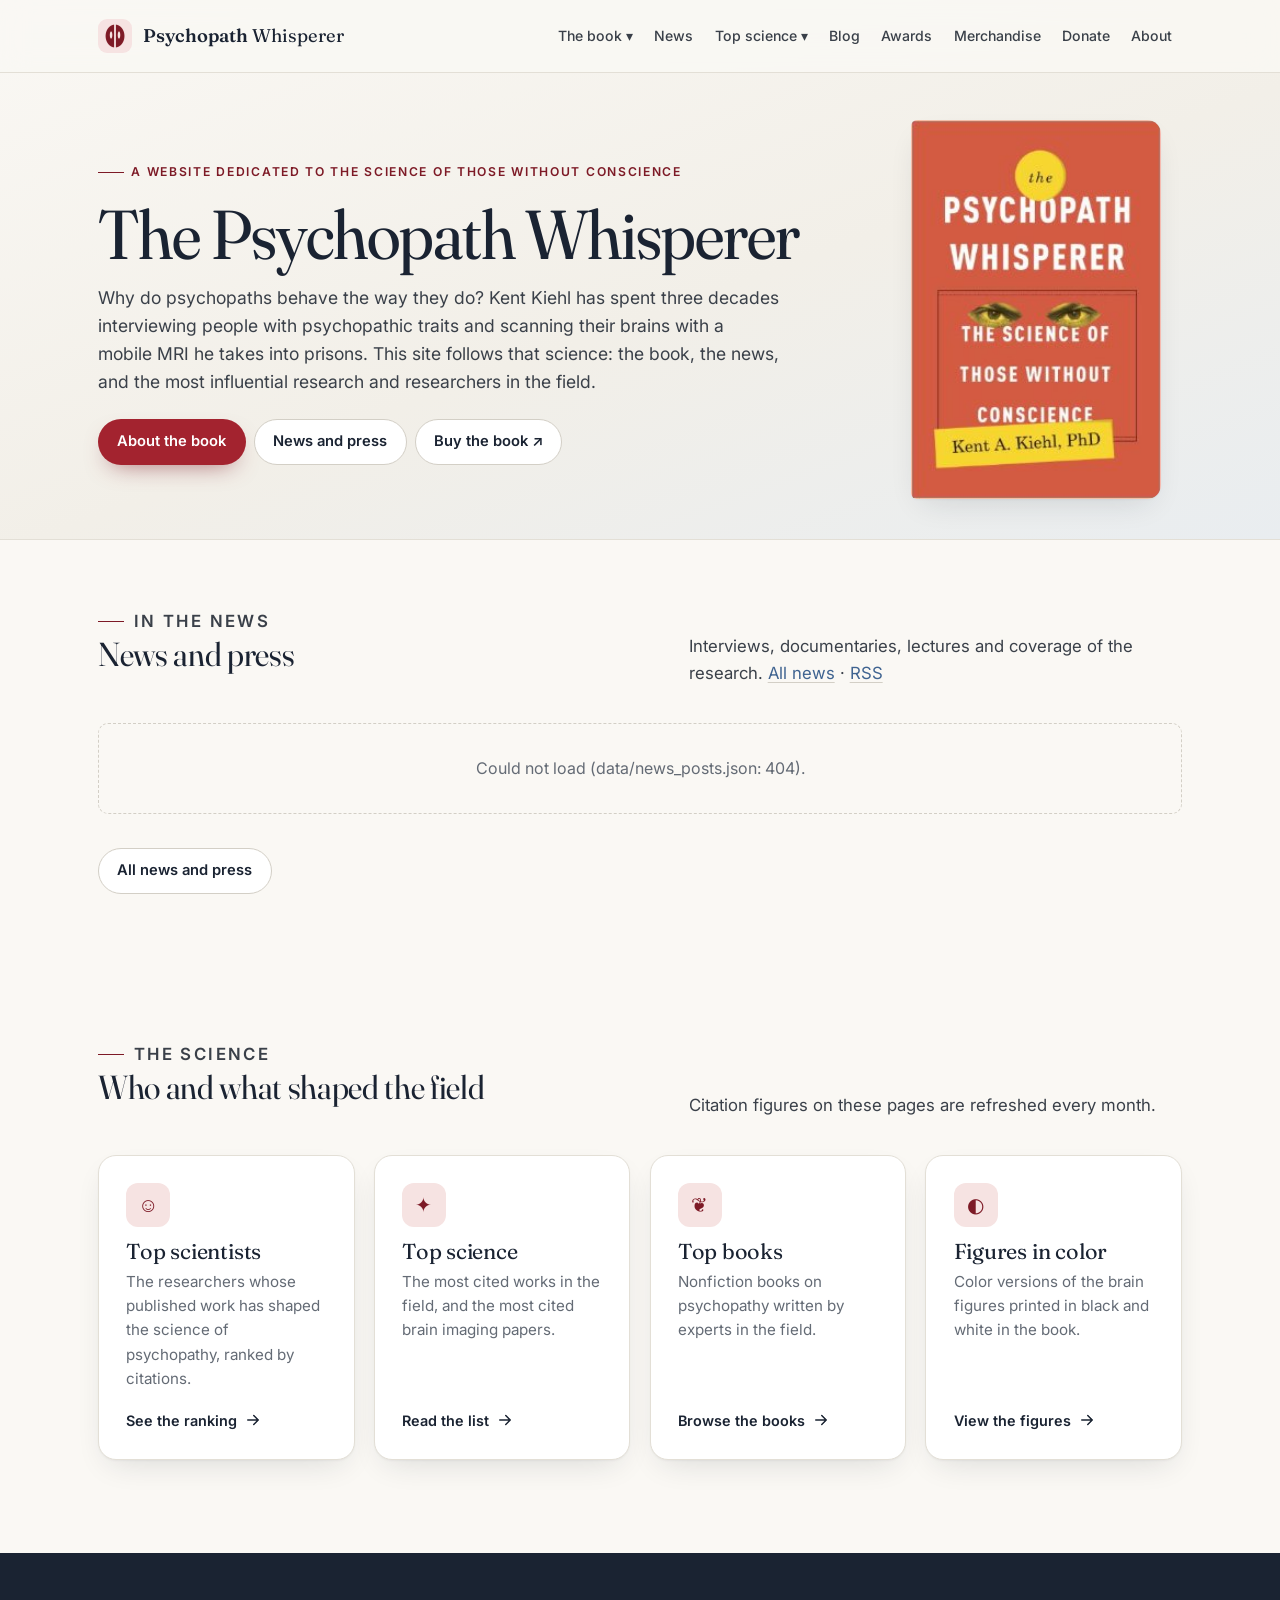
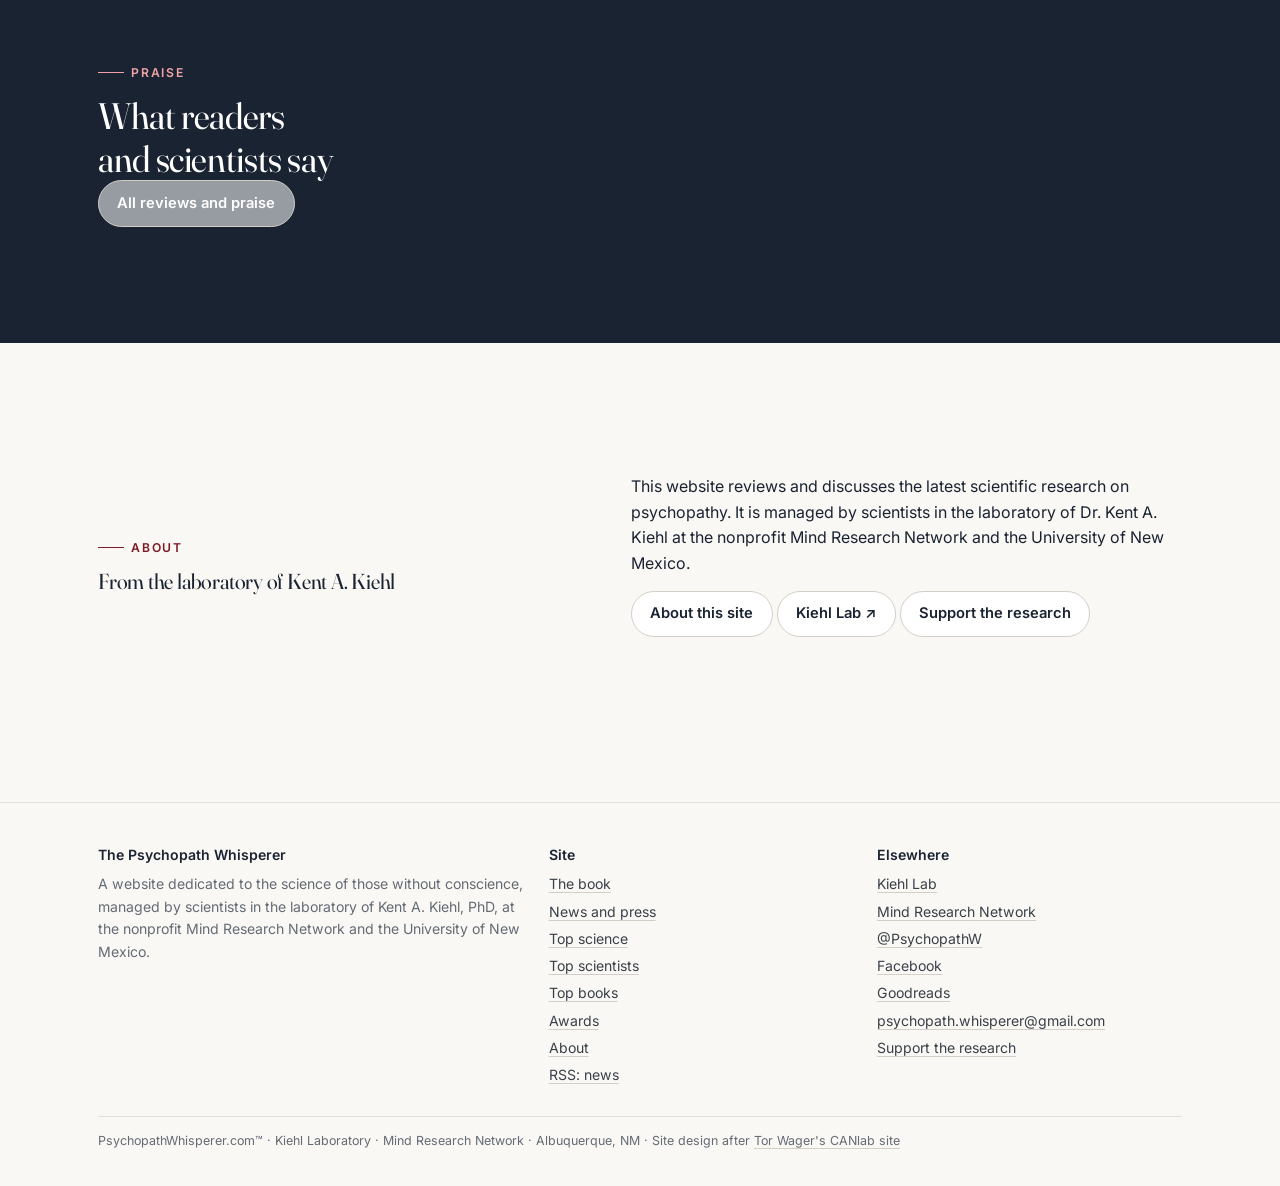
==== commit cebca0d3: "Add the book figures, cover, merchandise picture and original news pictures from the archive; fix fi" ====
--- a/site/index.html
+++ b/site/index.html
@@ -14,9 +14,9 @@
 <meta property="og:url" content="https://psychopathwhisperer.com/">
 <meta name="twitter:card" content="summary">
 <link rel="canonical" href="https://psychopathwhisperer.com/">
-<link rel="icon" href="assets/favicon.svg?v=1" type="image/svg+xml"><link rel="alternate icon" href="assets/favicon-32.png?v=1" sizes="32x32"><link rel="apple-touch-icon" href="assets/apple-touch-icon.png?v=1">
-<link rel="stylesheet" href="assets/app.css?v=1">
-<link rel="stylesheet" href="assets/site.css?v=1">
+<link rel="icon" href="assets/favicon.svg?v=2" type="image/svg+xml"><link rel="alternate icon" href="assets/favicon-32.png?v=2" sizes="32x32"><link rel="apple-touch-icon" href="assets/apple-touch-icon.png?v=2">
+<link rel="stylesheet" href="assets/app.css?v=2">
+<link rel="stylesheet" href="assets/site.css?v=2">
 <link rel="alternate" type="application/rss+xml" title="The Psychopath Whisperer: news" href="feed.xml">
 <style>
   .pw-hero { padding: 120px 0 40px; background: linear-gradient(160deg, var(--bg) 0%, var(--bg-2) 55%, var(--bg-3) 100%); border-bottom: 1px solid var(--line); }
@@ -89,15 +89,15 @@
 </div></section>
 </main>
 <div id="site-footer"></div>
-<script src="assets/config.js?v=1"></script>
-<script src="assets/app.js?v=1"></script>
-<script src="assets/layout.js?v=1"></script>
+<script src="assets/config.js?v=2"></script>
+<script src="assets/app.js?v=3"></script>
+<script src="assets/layout.js?v=2"></script>
 <script>
 (async function () {
   const esc = CL.esc;
   PW.cover("cover");
   const posts = (await CL.getJSON("data/news_posts.json")).slice().sort(PW.byDate);
-  const card = p => `<article class="card"><span class="date">${CL.fmtDate(p.date)} · ${esc(PW.kind(p.kind))}</span><h3><a href="${esc(p.url || "news.html#" + p.id)}"${p.url ? ' target="_blank" rel="noopener"' : ""}>${esc(p.title)}${p.url ? " ↗" : ""}</a></h3><p>${esc(p.source || "")}</p></article>`;
+  const card = p => `<article class="card">${PW.thumb(p)}<span class="date">${CL.fmtDate(p.date)} · ${esc(PW.kind(p.kind))}</span><h3><a href="${esc(p.url || "news.html#" + p.id)}"${p.url ? ' target="_blank" rel="noopener"' : ""}>${esc(p.title)}${p.url ? " ↗" : ""}</a></h3><p>${esc(p.source || "")}</p></article>`;
   document.getElementById("feature").innerHTML = posts.slice(0, 3).map(card).join("");
   document.getElementById("newsstrip").innerHTML = posts.slice(3, 15).map(card).join("");
   const praise = await CL.getJSON("data/praise.json");
--- a/site/assets/site.css
+++ b/site/assets/site.css
@@ -22,3 +22,16 @@
 .darkstrip .eyebrow { color: #f0a3a8; } .darkstrip .eyebrow::before { background: #f0a3a8; }
 .darkstrip h2 { font-size: clamp(1.6rem, 3vw, 2.3rem); }
 .tabs button.on { color: #fff; }
+/* news pictures: photo over an illustrated panel (the panel shows when a post has no photo) */
+.thumb { position: relative; overflow: hidden; background: #1a2332; border-radius: 10px; aspect-ratio: 16 / 10; }
+.thumb img { position: absolute; inset: 0; width: 100%; height: 100%; object-fit: cover; background: #fff; }
+.tile-art { position: absolute; inset: 0; display: grid; place-content: center; justify-items: center; gap: .35rem; padding: .8rem; text-align: center; color: #f4efe6; }
+.tile-art .g { font-size: 1.7rem; line-height: 1; color: #e9b949; } .tile-art .s { font: 600 .66rem/1.3 var(--sans); letter-spacing: .12em; text-transform: uppercase; opacity: .9; }
+.thumb.art-press { background: linear-gradient(150deg, #2a3243, #141a25); } .thumb.art-tv { background: linear-gradient(160deg, #16283a, #0b1119); }
+.thumb.art-podcast { background: linear-gradient(150deg, #7d1a26, #2a0a10); } .thumb.art-interview { background: linear-gradient(150deg, #3f6390, #1b2c44); }
+.thumb.art-talk { background: linear-gradient(150deg, #4a3a22, #1c150b); } .thumb.art-award { background: radial-gradient(100% 100% at 50% 30%, #2a2f3a, #0f1217); }
+.thumb.art-book { background: linear-gradient(150deg, #a3232f, #5a1019); } .thumb.art-essay { background: linear-gradient(150deg, #33413a, #151c18); }
+.post.has-img { grid-template-columns: 190px 1fr; } .post.has-img .thumb { grid-row: 1 / span 4; align-self: start; aspect-ratio: 4 / 3; }
+@media (max-width: 640px) { .post.has-img { grid-template-columns: 1fr; } .post.has-img .thumb { grid-row: auto; aspect-ratio: 16 / 8; } }
+.card .thumb { margin: -1rem -1.1rem .5rem; border-radius: 0; } .pw-feature .card .thumb { margin: -1.3rem -1.4rem .6rem; }
+.card { overflow: hidden; }
